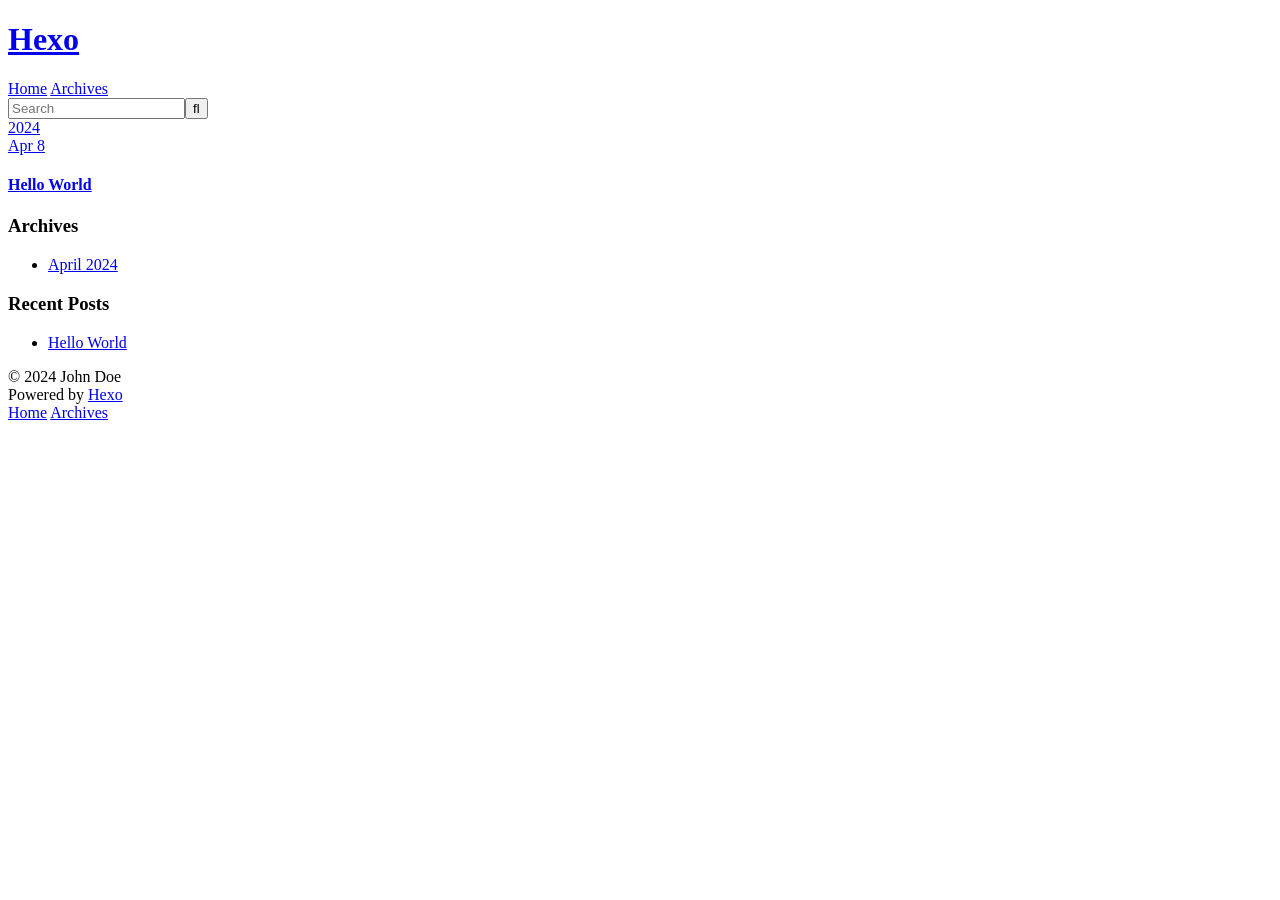
==== archives/index.html @ 948458b6 "Site updated: 2024-04-08 22:09:23" ====
<!DOCTYPE html>
<html>
<head>
  <meta charset="utf-8">
  
  
  <title>Archives | Hexo</title>
  <meta name="viewport" content="width=device-width, initial-scale=1, shrink-to-fit=no">
  <meta property="og:type" content="website">
<meta property="og:title" content="Hexo">
<meta property="og:url" content="http://example.com/archives/index.html">
<meta property="og:site_name" content="Hexo">
<meta property="og:locale" content="en_US">
<meta property="article:author" content="John Doe">
<meta name="twitter:card" content="summary">
  
    <link rel="alternate" href="/atom.xml" title="Hexo" type="application/atom+xml">
  
  
    <link rel="shortcut icon" href="/favicon.png">
  
  
  
<link rel="stylesheet" href="/css/style.css">

  
    
<link rel="stylesheet" href="/fancybox/jquery.fancybox.min.css">

  
  
<meta name="generator" content="Hexo 7.1.1"></head>

<body>
  <div id="container">
    <div id="wrap">
      <header id="header">
  <div id="banner"></div>
  <div id="header-outer" class="outer">
    <div id="header-title" class="inner">
      <h1 id="logo-wrap">
        <a href="/" id="logo">Hexo</a>
      </h1>
      
    </div>
    <div id="header-inner" class="inner">
      <nav id="main-nav">
        <a id="main-nav-toggle" class="nav-icon"><span class="fa fa-bars"></span></a>
        
          <a class="main-nav-link" href="/">Home</a>
        
          <a class="main-nav-link" href="/archives">Archives</a>
        
      </nav>
      <nav id="sub-nav">
        
        
          <a class="nav-icon" href="/atom.xml" title="RSS Feed"><span class="fa fa-rss"></span></a>
        
        <a class="nav-icon nav-search-btn" title="Search"><span class="fa fa-search"></span></a>
      </nav>
      <div id="search-form-wrap">
        <form action="//google.com/search" method="get" accept-charset="UTF-8" class="search-form"><input type="search" name="q" class="search-form-input" placeholder="Search"><button type="submit" class="search-form-submit">&#xF002;</button><input type="hidden" name="sitesearch" value="http://example.com"></form>
      </div>
    </div>
  </div>
</header>

      <div class="outer">
        <section id="main">
  
  
    
    
      
      
      <section class="archives-wrap">
        <div class="archive-year-wrap">
          <a href="/archives/2024" class="archive-year">2024</a>
        </div>
        <div class="archives">
    
    <article class="archive-article archive-type-post">
  <div class="archive-article-inner">
    <header class="archive-article-header">
      <a href="/2024/04/08/hello-world/" class="archive-article-date">
  <time class="dt-published" datetime="2024-04-08T13:53:00.154Z" itemprop="datePublished">Apr 8</time>
</a>
      
  
    <h1 itemprop="name">
      <a class="archive-article-title" href="/2024/04/08/hello-world/">Hello World</a>
    </h1>
  

    </header>
  </div>
</article>
  
  
    </div></section>
  


</section>
        
          <aside id="sidebar">
  
    

  
    

  
    
  
    
  <div class="widget-wrap">
    <h3 class="widget-title">Archives</h3>
    <div class="widget">
      <ul class="archive-list"><li class="archive-list-item"><a class="archive-list-link" href="/archives/2024/04/">April 2024</a></li></ul>
    </div>
  </div>


  
    
  <div class="widget-wrap">
    <h3 class="widget-title">Recent Posts</h3>
    <div class="widget">
      <ul>
        
          <li>
            <a href="/2024/04/08/hello-world/">Hello World</a>
          </li>
        
      </ul>
    </div>
  </div>

  
</aside>
        
      </div>
      <footer id="footer">
  
  <div class="outer">
    <div id="footer-info" class="inner">
      
      &copy; 2024 John Doe<br>
      Powered by <a href="https://hexo.io/" target="_blank">Hexo</a>
    </div>
  </div>
</footer>

    </div>
    <nav id="mobile-nav">
  
    <a href="/" class="mobile-nav-link">Home</a>
  
    <a href="/archives" class="mobile-nav-link">Archives</a>
  
</nav>
    


<script src="/js/jquery-3.6.4.min.js"></script>



  
<script src="/fancybox/jquery.fancybox.min.js"></script>




<script src="/js/script.js"></script>





  </div>
</body>
</html>
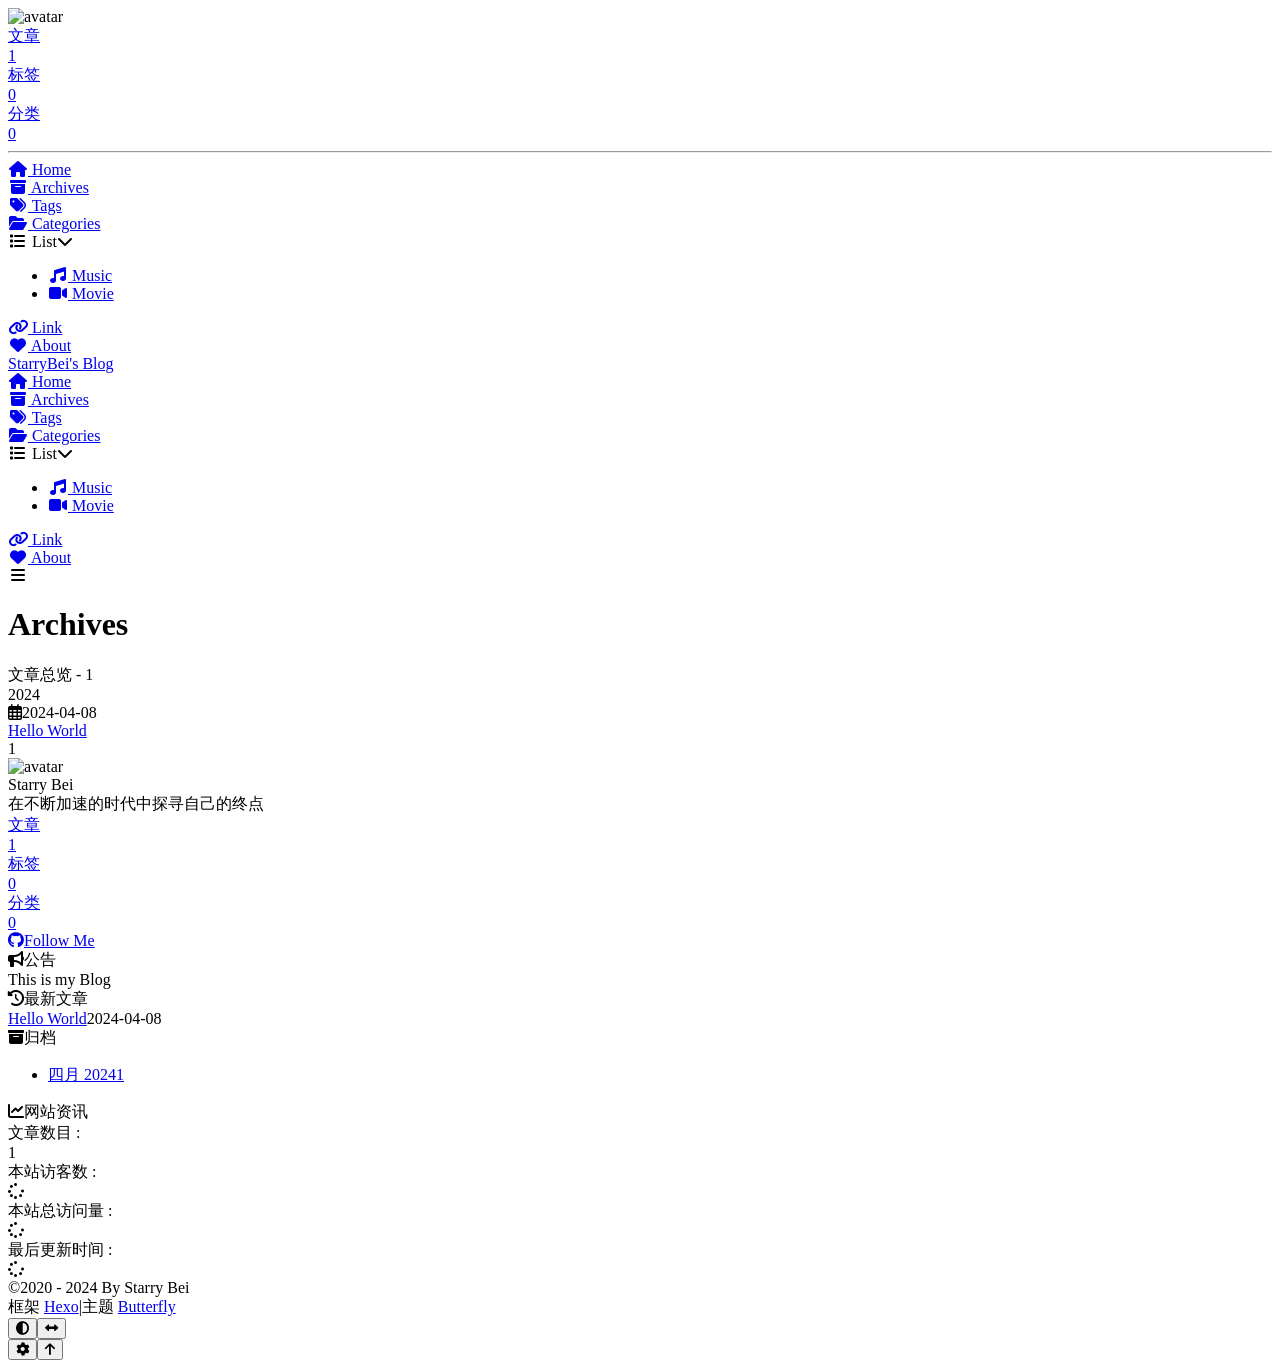
==== commit 56ce65fc: "Site updated: 2024-04-08 22:48:35" ====
--- a/archives/index.html
+++ b/archives/index.html
@@ -1,185 +1,176 @@
-<!DOCTYPE html>
-<html>
-<head>
-  <meta charset="utf-8">
-  
-  
-  <title>Archives | Hexo</title>
-  <meta name="viewport" content="width=device-width, initial-scale=1, shrink-to-fit=no">
-  <meta property="og:type" content="website">
-<meta property="og:title" content="Hexo">
-<meta property="og:url" content="http://example.com/archives/index.html">
-<meta property="og:site_name" content="Hexo">
-<meta property="og:locale" content="en_US">
-<meta property="article:author" content="John Doe">
+<!DOCTYPE html><html lang="zh-CN" data-theme="light"><head><meta charset="UTF-8"><meta http-equiv="X-UA-Compatible" content="IE=edge"><meta name="viewport" content="width=device-width, initial-scale=1.0,viewport-fit=cover"><title>Archives | StarryBei's Blog</title><meta name="author" content="Starry Bei"><meta name="copyright" content="Starry Bei"><meta name="format-detection" content="telephone=no"><meta name="theme-color" content="#ffffff"><meta name="description" content="在不断加速的时代中探寻自己的终点">
+<meta property="og:type" content="website">
+<meta property="og:title" content="Archives">
+<meta property="og:url" content="https://github.com/NBStarry/archives/index.html">
+<meta property="og:site_name" content="StarryBei&#39;s Blog">
+<meta property="og:description" content="在不断加速的时代中探寻自己的终点">
+<meta property="og:locale" content="zh_CN">
+<meta property="og:image" content="https://i.loli.net/2021/02/24/5O1day2nriDzjSu.png">
+<meta property="article:author" content="Starry Bei">
+<meta property="article:tag" content="CV GNN Game Development Biology">
 <meta name="twitter:card" content="summary">
-  
-    <link rel="alternate" href="/atom.xml" title="Hexo" type="application/atom+xml">
-  
-  
-    <link rel="shortcut icon" href="/favicon.png">
-  
-  
-  
-<link rel="stylesheet" href="/css/style.css">
+<meta name="twitter:image" content="https://i.loli.net/2021/02/24/5O1day2nriDzjSu.png"><link rel="shortcut icon" href="/NBStarry/img/favicon.png"><link rel="canonical" href="https://github.com/NBStarry/archives/index.html"><link rel="preconnect" href="//cdn.jsdelivr.net"/><link rel="preconnect" href="//busuanzi.ibruce.info"/><link rel="stylesheet" href="/NBStarry/css/index.css?v=4.14.0-b1"><link rel="stylesheet" href="https://cdn.jsdelivr.net/npm/@fortawesome/fontawesome-free@6.5.1/css/all.min.css"><link rel="stylesheet" href="https://cdn.jsdelivr.net/npm/@fancyapps/ui@5.0.35/dist/fancybox/fancybox.min.css" media="print" onload="this.media='all'"><script>(()=>{
+      const saveToLocal = {
+        set: (key, value, ttl) => {
+          if (ttl === 0) return
+          const now = Date.now()
+          const expiry = now + ttl * 86400000
+          const item = {
+            value,
+            expiry
+          }
+          localStorage.setItem(key, JSON.stringify(item))
+        },
+      
+        get: key => {
+          const itemStr = localStorage.getItem(key)
+      
+          if (!itemStr) {
+            return undefined
+          }
+          const item = JSON.parse(itemStr)
+          const now = Date.now()
+      
+          if (now > item.expiry) {
+            localStorage.removeItem(key)
+            return undefined
+          }
+          return item.value
+        }
+      }
+      
+      window.btf = {
+        saveToLocal: saveToLocal,
+        getScript: (url, attr = {}) => new Promise((resolve, reject) => {
+          const script = document.createElement('script')
+          script.src = url
+          script.async = true
+          script.onerror = reject
+          script.onload = script.onreadystatechange = function() {
+            const loadState = this.readyState
+            if (loadState && loadState !== 'loaded' && loadState !== 'complete') return
+            script.onload = script.onreadystatechange = null
+            resolve()
+          }
 
-  
+          Object.keys(attr).forEach(key => {
+            script.setAttribute(key, attr[key])
+          })
+
+          document.head.appendChild(script)
+        }),
+
+        getCSS: (url, id = false) => new Promise((resolve, reject) => {
+          const link = document.createElement('link')
+          link.rel = 'stylesheet'
+          link.href = url
+          if (id) link.id = id
+          link.onerror = reject
+          link.onload = link.onreadystatechange = function() {
+            const loadState = this.readyState
+            if (loadState && loadState !== 'loaded' && loadState !== 'complete') return
+            link.onload = link.onreadystatechange = null
+            resolve()
+          }
+          document.head.appendChild(link)
+        }),
+
+        addGlobalFn: (key, fn, name = false, parent = window) => {
+          const pjaxEnable = false
+          if (!pjaxEnable && key.startsWith('pjax')) return
+
+          const globalFn = parent.globalFn || {}
+          const keyObj = globalFn[key] || {}
     
-<link rel="stylesheet" href="/fancybox/jquery.fancybox.min.css">
+          if (name && keyObj[name]) return
+    
+          name = name || Object.keys(keyObj).length
+          keyObj[name] = fn
+          globalFn[key] = keyObj
+          parent.globalFn = globalFn
+        }
+      }
+    
+      const activateDarkMode = () => {
+        document.documentElement.setAttribute('data-theme', 'dark')
+        if (document.querySelector('meta[name="theme-color"]') !== null) {
+          document.querySelector('meta[name="theme-color"]').setAttribute('content', '#0d0d0d')
+        }
+      }
+      const activateLightMode = () => {
+        document.documentElement.setAttribute('data-theme', 'light')
+        if (document.querySelector('meta[name="theme-color"]') !== null) {
+          document.querySelector('meta[name="theme-color"]').setAttribute('content', '#ffffff')
+        }
+      }
 
-  
-  
-<meta name="generator" content="Hexo 7.1.1"></head>
-
-<body>
-  <div id="container">
-    <div id="wrap">
-      <header id="header">
-  <div id="banner"></div>
-  <div id="header-outer" class="outer">
-    <div id="header-title" class="inner">
-      <h1 id="logo-wrap">
-        <a href="/" id="logo">Hexo</a>
-      </h1>
+      btf.activateDarkMode = activateDarkMode
+      btf.activateLightMode = activateLightMode
       
-    </div>
-    <div id="header-inner" class="inner">
-      <nav id="main-nav">
-        <a id="main-nav-toggle" class="nav-icon"><span class="fa fa-bars"></span></a>
-        
-          <a class="main-nav-link" href="/">Home</a>
-        
-          <a class="main-nav-link" href="/archives">Archives</a>
-        
-      </nav>
-      <nav id="sub-nav">
-        
-        
-          <a class="nav-icon" href="/atom.xml" title="RSS Feed"><span class="fa fa-rss"></span></a>
-        
-        <a class="nav-icon nav-search-btn" title="Search"><span class="fa fa-search"></span></a>
-      </nav>
-      <div id="search-form-wrap">
-        <form action="//google.com/search" method="get" accept-charset="UTF-8" class="search-form"><input type="search" name="q" class="search-form-input" placeholder="Search"><button type="submit" class="search-form-submit">&#xF002;</button><input type="hidden" name="sitesearch" value="http://example.com"></form>
-      </div>
-    </div>
-  </div>
-</header>
-
-      <div class="outer">
-        <section id="main">
-  
-  
+      const t = saveToLocal.get('theme')
     
+        if (t === 'dark') activateDarkMode()
+        else if (t === 'light') activateLightMode()
+      
+      const asideStatus = saveToLocal.get('aside-status')
+      if (asideStatus !== undefined) {
+        if (asideStatus === 'hide') {
+          document.documentElement.classList.add('hide-aside')
+        } else {
+          document.documentElement.classList.remove('hide-aside')
+        }
+      }
     
-      
-      
-      <section class="archives-wrap">
-        <div class="archive-year-wrap">
-          <a href="/archives/2024" class="archive-year">2024</a>
-        </div>
-        <div class="archives">
-    
-    <article class="archive-article archive-type-post">
-  <div class="archive-article-inner">
-    <header class="archive-article-header">
-      <a href="/2024/04/08/hello-world/" class="archive-article-date">
-  <time class="dt-published" datetime="2024-04-08T13:53:00.154Z" itemprop="datePublished">Apr 8</time>
-</a>
-      
-  
-    <h1 itemprop="name">
-      <a class="archive-article-title" href="/2024/04/08/hello-world/">Hello World</a>
-    </h1>
-  
-
-    </header>
-  </div>
-</article>
-  
-  
-    </div></section>
-  
-
-
-</section>
-        
-          <aside id="sidebar">
-  
-    
-
-  
-    
-
-  
-    
-  
-    
-  <div class="widget-wrap">
-    <h3 class="widget-title">Archives</h3>
-    <div class="widget">
-      <ul class="archive-list"><li class="archive-list-item"><a class="archive-list-link" href="/archives/2024/04/">April 2024</a></li></ul>
-    </div>
-  </div>
-
-
-  
-    
-  <div class="widget-wrap">
-    <h3 class="widget-title">Recent Posts</h3>
-    <div class="widget">
-      <ul>
-        
-          <li>
-            <a href="/2024/04/08/hello-world/">Hello World</a>
-          </li>
-        
-      </ul>
-    </div>
-  </div>
-
-  
-</aside>
-        
-      </div>
-      <footer id="footer">
-  
-  <div class="outer">
-    <div id="footer-info" class="inner">
-      
-      &copy; 2024 John Doe<br>
-      Powered by <a href="https://hexo.io/" target="_blank">Hexo</a>
-    </div>
-  </div>
-</footer>
-
-    </div>
-    <nav id="mobile-nav">
-  
-    <a href="/" class="mobile-nav-link">Home</a>
-  
-    <a href="/archives" class="mobile-nav-link">Archives</a>
-  
-</nav>
-    
-
-
-<script src="/js/jquery-3.6.4.min.js"></script>
-
-
-
-  
-<script src="/fancybox/jquery.fancybox.min.js"></script>
-
-
-
-
-<script src="/js/script.js"></script>
-
-
-
-
-
-  </div>
-</body>
-</html>+      const detectApple = () => {
+        if(/iPad|iPhone|iPod|Macintosh/.test(navigator.userAgent)){
+          document.documentElement.classList.add('apple')
+        }
+      }
+      detectApple()
+    })()</script><script>const GLOBAL_CONFIG = {
+  root: '/NBStarry/',
+  algolia: undefined,
+  localSearch: undefined,
+  translate: undefined,
+  noticeOutdate: undefined,
+  highlight: {"plugin":"highlight.js","highlightCopy":true,"highlightLang":true,"highlightHeightLimit":false},
+  copy: {
+    success: '复制成功',
+    error: '复制错误',
+    noSupport: '浏览器不支持'
+  },
+  relativeDate: {
+    homepage: false,
+    post: false
+  },
+  runtime: '',
+  dateSuffix: {
+    just: '刚刚',
+    min: '分钟前',
+    hour: '小时前',
+    day: '天前',
+    month: '个月前'
+  },
+  copyright: undefined,
+  lightbox: 'fancybox',
+  Snackbar: undefined,
+  infinitegrid: {
+    js: 'https://cdn.jsdelivr.net/npm/@egjs/infinitegrid@4.11.1/dist/infinitegrid.min.js',
+    buttonText: '加载更多'
+  },
+  isPhotoFigcaption: false,
+  islazyload: false,
+  isAnchor: false,
+  percent: {
+    toc: true,
+    rightside: false,
+  },
+  autoDarkmode: false
+}</script><script id="config-diff">var GLOBAL_CONFIG_SITE = {
+  title: 'Archives',
+  isPost: false,
+  isHome: false,
+  isHighlightShrink: false,
+  isToc: false,
+  postUpdate: '2024-04-08 22:48:31'
+}</script><meta name="generator" content="Hexo 7.1.1"></head><body><div id="sidebar"><div id="menu-mask"></div><div id="sidebar-menus"><div class="avatar-img is-center"><img src="https://i.loli.net/2021/02/24/5O1day2nriDzjSu.png" onerror="onerror=null;src='/img/friend_404.gif'" alt="avatar"/></div><div class="sidebar-site-data site-data is-center"><a href="/NBStarry/archives/"><div class="headline">文章</div><div class="length-num">1</div></a><a href="/NBStarry/tags/"><div class="headline">标签</div><div class="length-num">0</div></a><a href="/NBStarry/categories/"><div class="headline">分类</div><div class="length-num">0</div></a></div><hr class="custom-hr"/><div class="menus_items"><div class="menus_item"><a class="site-page" href="/NBStarry/"><i class="fa-fw fas fa-home"></i><span> Home</span></a></div><div class="menus_item"><a class="site-page" href="/NBStarry/archives/"><i class="fa-fw fas fa-archive"></i><span> Archives</span></a></div><div class="menus_item"><a class="site-page" href="/NBStarry/tags/"><i class="fa-fw fas fa-tags"></i><span> Tags</span></a></div><div class="menus_item"><a class="site-page" href="/NBStarry/categories/"><i class="fa-fw fas fa-folder-open"></i><span> Categories</span></a></div><div class="menus_item"><span class="site-page group"><i class="fa-fw fas fa-list"></i><span> List</span><i class="fas fa-chevron-down"></i></span><ul class="menus_item_child"><li><a class="site-page child" href="/NBStarry/music/"><i class="fa-fw fas fa-music"></i><span> Music</span></a></li><li><a class="site-page child" href="/NBStarry/movies/"><i class="fa-fw fas fa-video"></i><span> Movie</span></a></li></ul></div><div class="menus_item"><a class="site-page" href="/NBStarry/link/"><i class="fa-fw fas fa-link"></i><span> Link</span></a></div><div class="menus_item"><a class="site-page" href="/NBStarry/about/"><i class="fa-fw fas fa-heart"></i><span> About</span></a></div></div></div></div><div class="page" id="body-wrap"><header class="not-home-page" id="page-header"><nav id="nav"><span id="blog-info"><a href="/NBStarry/" title="StarryBei's Blog"><span class="site-name">StarryBei's Blog</span></a></span><div id="menus"><div class="menus_items"><div class="menus_item"><a class="site-page" href="/NBStarry/"><i class="fa-fw fas fa-home"></i><span> Home</span></a></div><div class="menus_item"><a class="site-page" href="/NBStarry/archives/"><i class="fa-fw fas fa-archive"></i><span> Archives</span></a></div><div class="menus_item"><a class="site-page" href="/NBStarry/tags/"><i class="fa-fw fas fa-tags"></i><span> Tags</span></a></div><div class="menus_item"><a class="site-page" href="/NBStarry/categories/"><i class="fa-fw fas fa-folder-open"></i><span> Categories</span></a></div><div class="menus_item"><span class="site-page group"><i class="fa-fw fas fa-list"></i><span> List</span><i class="fas fa-chevron-down"></i></span><ul class="menus_item_child"><li><a class="site-page child" href="/NBStarry/music/"><i class="fa-fw fas fa-music"></i><span> Music</span></a></li><li><a class="site-page child" href="/NBStarry/movies/"><i class="fa-fw fas fa-video"></i><span> Movie</span></a></li></ul></div><div class="menus_item"><a class="site-page" href="/NBStarry/link/"><i class="fa-fw fas fa-link"></i><span> Link</span></a></div><div class="menus_item"><a class="site-page" href="/NBStarry/about/"><i class="fa-fw fas fa-heart"></i><span> About</span></a></div></div><div id="toggle-menu"><span class="site-page"><i class="fas fa-bars fa-fw"></i></span></div></div></nav><div id="page-site-info"><h1 id="site-title">Archives</h1></div></header><main class="layout" id="content-inner"><div id="archive"><div class="article-sort-title">文章总览 - 1</div><div class="article-sort"><div class="article-sort-item year">2024</div><div class="article-sort-item"><div class="article-sort-item-info"><div class="article-sort-item-time"><i class="far fa-calendar-alt"></i><time class="post-meta-date-created" datetime="2024-04-08T13:53:00.154Z" title="发表于 2024-04-08 21:53:00">2024-04-08</time></div><a class="article-sort-item-title" href="/NBStarry/2024/04/08/hello-world/" title="Hello World">Hello World</a></div></div></div><nav id="pagination"><div class="pagination"><span class="page-number current">1</span></div></nav></div><div class="aside-content" id="aside-content"><div class="card-widget card-info"><div class="is-center"><div class="avatar-img"><img src="https://i.loli.net/2021/02/24/5O1day2nriDzjSu.png" onerror="this.onerror=null;this.src='/NBStarry/img/friend_404.gif'" alt="avatar"/></div><div class="author-info__name">Starry Bei</div><div class="author-info__description">在不断加速的时代中探寻自己的终点</div></div><div class="card-info-data site-data is-center"><a href="/NBStarry/archives/"><div class="headline">文章</div><div class="length-num">1</div></a><a href="/NBStarry/tags/"><div class="headline">标签</div><div class="length-num">0</div></a><a href="/NBStarry/categories/"><div class="headline">分类</div><div class="length-num">0</div></a></div><a id="card-info-btn" href="https://github.com/xxxxxx"><i class="fab fa-github"></i><span>Follow Me</span></a></div><div class="card-widget card-announcement"><div class="item-headline"><i class="fas fa-bullhorn fa-shake"></i><span>公告</span></div><div class="announcement_content">This is my Blog</div></div><div class="sticky_layout"><div class="card-widget card-recent-post"><div class="item-headline"><i class="fas fa-history"></i><span>最新文章</span></div><div class="aside-list"><div class="aside-list-item"><div class="content"><a class="title" href="/NBStarry/2024/04/08/hello-world/" title="Hello World">Hello World</a><time datetime="2024-04-08T13:53:00.154Z" title="发表于 2024-04-08 21:53:00">2024-04-08</time></div></div></div></div><div class="card-widget card-archives"><div class="item-headline"><i class="fas fa-archive"></i><span>归档</span></div><ul class="card-archive-list"><li class="card-archive-list-item"><a class="card-archive-list-link" href="/NBStarry/archives/2024/04/"><span class="card-archive-list-date">四月 2024</span><span class="card-archive-list-count">1</span></a></li></ul></div><div class="card-widget card-webinfo"><div class="item-headline"><i class="fas fa-chart-line"></i><span>网站资讯</span></div><div class="webinfo"><div class="webinfo-item"><div class="item-name">文章数目 :</div><div class="item-count">1</div></div><div class="webinfo-item"><div class="item-name">本站访客数 :</div><div class="item-count" id="busuanzi_value_site_uv"><i class="fa-solid fa-spinner fa-spin"></i></div></div><div class="webinfo-item"><div class="item-name">本站总访问量 :</div><div class="item-count" id="busuanzi_value_site_pv"><i class="fa-solid fa-spinner fa-spin"></i></div></div><div class="webinfo-item"><div class="item-name">最后更新时间 :</div><div class="item-count" id="last-push-date" data-lastPushDate="2024-04-08T14:48:31.648Z"><i class="fa-solid fa-spinner fa-spin"></i></div></div></div></div></div></div></main><footer id="footer"><div id="footer-wrap"><div class="copyright">&copy;2020 - 2024 By Starry Bei</div><div class="framework-info"><span>框架 </span><a target="_blank" rel="noopener" href="https://hexo.io">Hexo</a><span class="footer-separator">|</span><span>主题 </span><a href="https://github.com/jerryc127/hexo-theme-butterfly">Butterfly</a></div></div></footer></div><div id="rightside"><div id="rightside-config-hide"><button id="darkmode" type="button" title="浅色和深色模式转换"><i class="fas fa-adjust"></i></button><button id="hide-aside-btn" type="button" title="单栏和双栏切换"><i class="fas fa-arrows-alt-h"></i></button></div><div id="rightside-config-show"><button id="rightside-config" type="button" title="设置"><i class="fas fa-cog fa-spin"></i></button><button id="go-up" type="button" title="回到顶部"><span class="scroll-percent"></span><i class="fas fa-arrow-up"></i></button></div></div><div><script src="/NBStarry/js/utils.js?v=4.14.0-b1"></script><script src="/NBStarry/js/main.js?v=4.14.0-b1"></script><script src="https://cdn.jsdelivr.net/npm/@fancyapps/ui@5.0.35/dist/fancybox/fancybox.umd.min.js"></script><div class="js-pjax"></div><script async data-pjax src="//busuanzi.ibruce.info/busuanzi/2.3/busuanzi.pure.mini.js"></script></div></body></html>
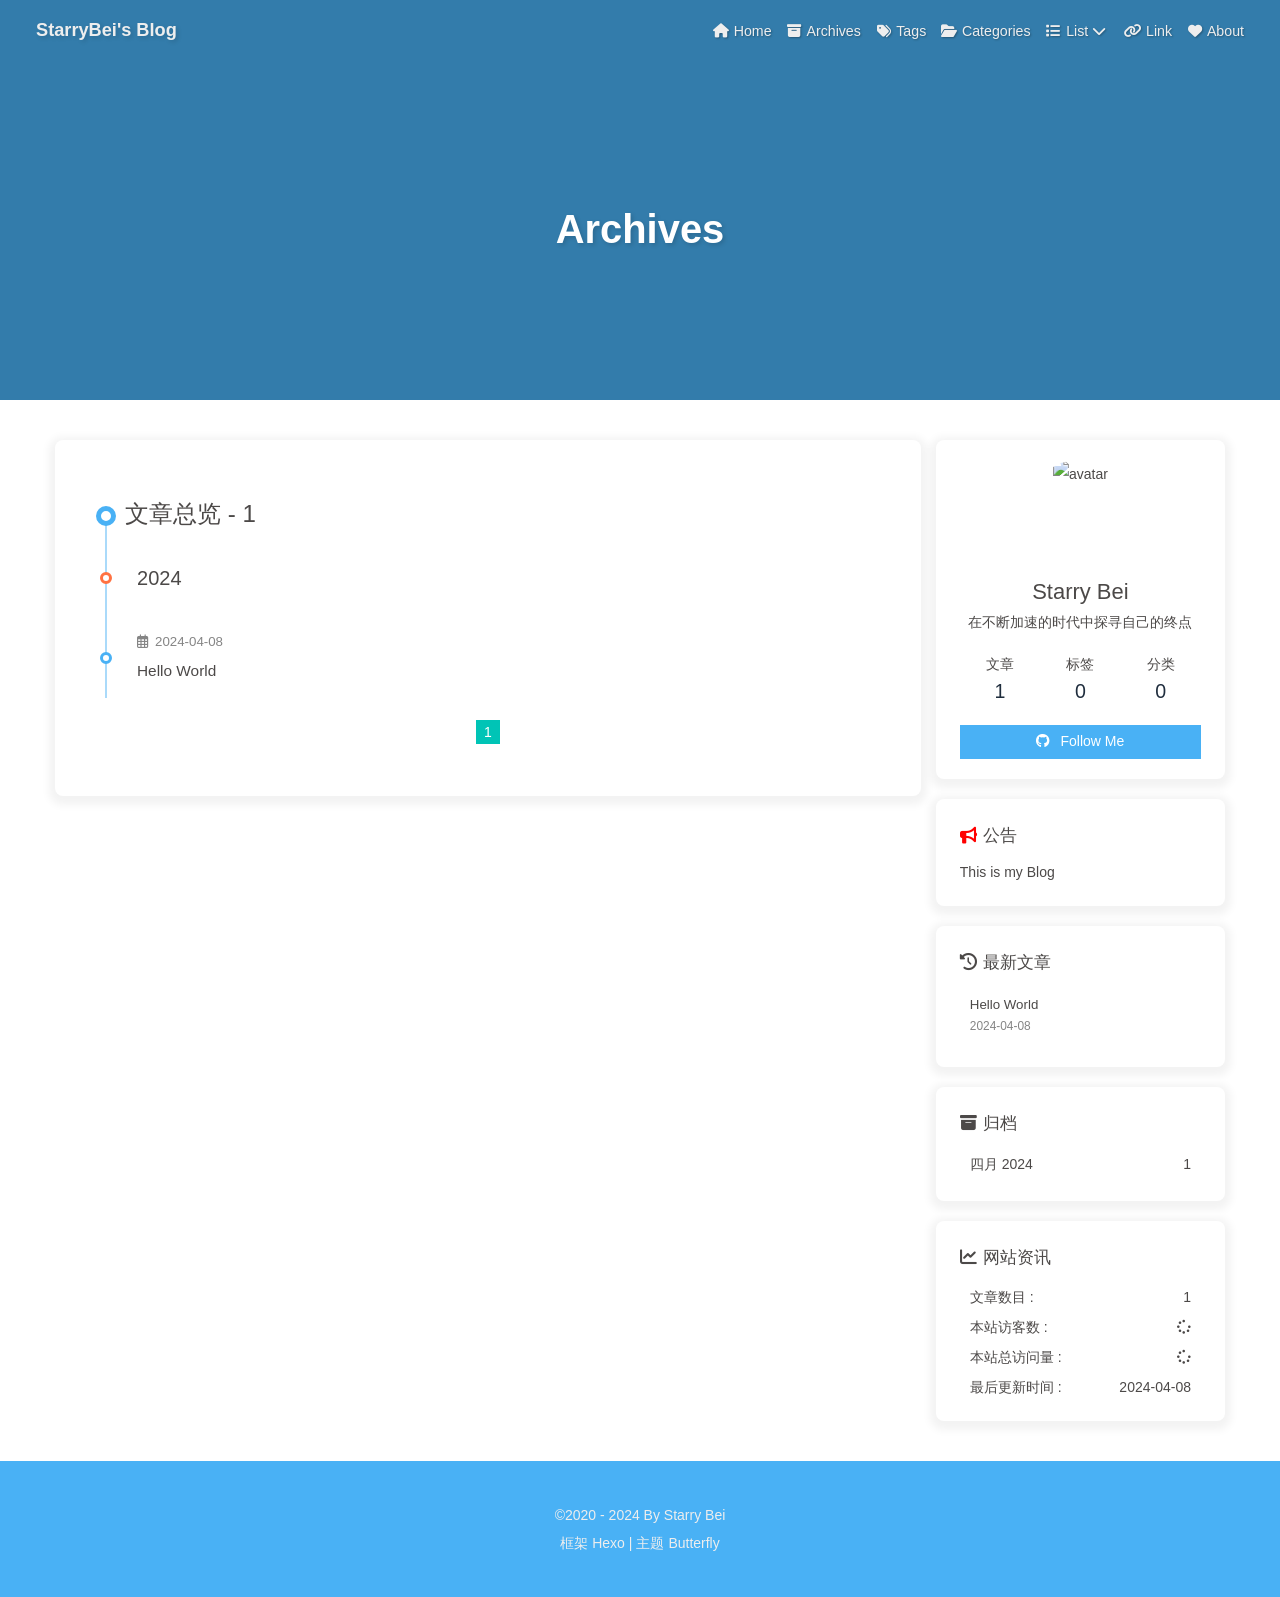
==== commit 8e8e9d79: "Site updated: 2024-04-08 22:51:57" ====
--- a/archives/index.html
+++ b/archives/index.html
@@ -1,7 +1,7 @@
 <!DOCTYPE html><html lang="zh-CN" data-theme="light"><head><meta charset="UTF-8"><meta http-equiv="X-UA-Compatible" content="IE=edge"><meta name="viewport" content="width=device-width, initial-scale=1.0,viewport-fit=cover"><title>Archives | StarryBei's Blog</title><meta name="author" content="Starry Bei"><meta name="copyright" content="Starry Bei"><meta name="format-detection" content="telephone=no"><meta name="theme-color" content="#ffffff"><meta name="description" content="在不断加速的时代中探寻自己的终点">
 <meta property="og:type" content="website">
 <meta property="og:title" content="Archives">
-<meta property="og:url" content="https://github.com/NBStarry/archives/index.html">
+<meta property="og:url" content="https://nbstarry.github.io/archives/index.html">
 <meta property="og:site_name" content="StarryBei&#39;s Blog">
 <meta property="og:description" content="在不断加速的时代中探寻自己的终点">
 <meta property="og:locale" content="zh_CN">
@@ -9,7 +9,7 @@
 <meta property="article:author" content="Starry Bei">
 <meta property="article:tag" content="CV GNN Game Development Biology">
 <meta name="twitter:card" content="summary">
-<meta name="twitter:image" content="https://i.loli.net/2021/02/24/5O1day2nriDzjSu.png"><link rel="shortcut icon" href="/NBStarry/img/favicon.png"><link rel="canonical" href="https://github.com/NBStarry/archives/index.html"><link rel="preconnect" href="//cdn.jsdelivr.net"/><link rel="preconnect" href="//busuanzi.ibruce.info"/><link rel="stylesheet" href="/NBStarry/css/index.css?v=4.14.0-b1"><link rel="stylesheet" href="https://cdn.jsdelivr.net/npm/@fortawesome/fontawesome-free@6.5.1/css/all.min.css"><link rel="stylesheet" href="https://cdn.jsdelivr.net/npm/@fancyapps/ui@5.0.35/dist/fancybox/fancybox.min.css" media="print" onload="this.media='all'"><script>(()=>{
+<meta name="twitter:image" content="https://i.loli.net/2021/02/24/5O1day2nriDzjSu.png"><link rel="shortcut icon" href="/img/favicon.png"><link rel="canonical" href="https://nbstarry.github.io/archives/index.html"><link rel="preconnect" href="//cdn.jsdelivr.net"/><link rel="preconnect" href="//busuanzi.ibruce.info"/><link rel="stylesheet" href="/css/index.css?v=4.14.0-b1"><link rel="stylesheet" href="https://cdn.jsdelivr.net/npm/@fortawesome/fontawesome-free@6.5.1/css/all.min.css"><link rel="stylesheet" href="https://cdn.jsdelivr.net/npm/@fancyapps/ui@5.0.35/dist/fancybox/fancybox.min.css" media="print" onload="this.media='all'"><script>(()=>{
       const saveToLocal = {
         set: (key, value, ttl) => {
           if (ttl === 0) return
@@ -128,7 +128,7 @@
       }
       detectApple()
     })()</script><script>const GLOBAL_CONFIG = {
-  root: '/NBStarry/',
+  root: '/',
   algolia: undefined,
   localSearch: undefined,
   translate: undefined,
@@ -172,5 +172,5 @@
   isHome: false,
   isHighlightShrink: false,
   isToc: false,
-  postUpdate: '2024-04-08 22:48:31'
-}</script><meta name="generator" content="Hexo 7.1.1"></head><body><div id="sidebar"><div id="menu-mask"></div><div id="sidebar-menus"><div class="avatar-img is-center"><img src="https://i.loli.net/2021/02/24/5O1day2nriDzjSu.png" onerror="onerror=null;src='/img/friend_404.gif'" alt="avatar"/></div><div class="sidebar-site-data site-data is-center"><a href="/NBStarry/archives/"><div class="headline">文章</div><div class="length-num">1</div></a><a href="/NBStarry/tags/"><div class="headline">标签</div><div class="length-num">0</div></a><a href="/NBStarry/categories/"><div class="headline">分类</div><div class="length-num">0</div></a></div><hr class="custom-hr"/><div class="menus_items"><div class="menus_item"><a class="site-page" href="/NBStarry/"><i class="fa-fw fas fa-home"></i><span> Home</span></a></div><div class="menus_item"><a class="site-page" href="/NBStarry/archives/"><i class="fa-fw fas fa-archive"></i><span> Archives</span></a></div><div class="menus_item"><a class="site-page" href="/NBStarry/tags/"><i class="fa-fw fas fa-tags"></i><span> Tags</span></a></div><div class="menus_item"><a class="site-page" href="/NBStarry/categories/"><i class="fa-fw fas fa-folder-open"></i><span> Categories</span></a></div><div class="menus_item"><span class="site-page group"><i class="fa-fw fas fa-list"></i><span> List</span><i class="fas fa-chevron-down"></i></span><ul class="menus_item_child"><li><a class="site-page child" href="/NBStarry/music/"><i class="fa-fw fas fa-music"></i><span> Music</span></a></li><li><a class="site-page child" href="/NBStarry/movies/"><i class="fa-fw fas fa-video"></i><span> Movie</span></a></li></ul></div><div class="menus_item"><a class="site-page" href="/NBStarry/link/"><i class="fa-fw fas fa-link"></i><span> Link</span></a></div><div class="menus_item"><a class="site-page" href="/NBStarry/about/"><i class="fa-fw fas fa-heart"></i><span> About</span></a></div></div></div></div><div class="page" id="body-wrap"><header class="not-home-page" id="page-header"><nav id="nav"><span id="blog-info"><a href="/NBStarry/" title="StarryBei's Blog"><span class="site-name">StarryBei's Blog</span></a></span><div id="menus"><div class="menus_items"><div class="menus_item"><a class="site-page" href="/NBStarry/"><i class="fa-fw fas fa-home"></i><span> Home</span></a></div><div class="menus_item"><a class="site-page" href="/NBStarry/archives/"><i class="fa-fw fas fa-archive"></i><span> Archives</span></a></div><div class="menus_item"><a class="site-page" href="/NBStarry/tags/"><i class="fa-fw fas fa-tags"></i><span> Tags</span></a></div><div class="menus_item"><a class="site-page" href="/NBStarry/categories/"><i class="fa-fw fas fa-folder-open"></i><span> Categories</span></a></div><div class="menus_item"><span class="site-page group"><i class="fa-fw fas fa-list"></i><span> List</span><i class="fas fa-chevron-down"></i></span><ul class="menus_item_child"><li><a class="site-page child" href="/NBStarry/music/"><i class="fa-fw fas fa-music"></i><span> Music</span></a></li><li><a class="site-page child" href="/NBStarry/movies/"><i class="fa-fw fas fa-video"></i><span> Movie</span></a></li></ul></div><div class="menus_item"><a class="site-page" href="/NBStarry/link/"><i class="fa-fw fas fa-link"></i><span> Link</span></a></div><div class="menus_item"><a class="site-page" href="/NBStarry/about/"><i class="fa-fw fas fa-heart"></i><span> About</span></a></div></div><div id="toggle-menu"><span class="site-page"><i class="fas fa-bars fa-fw"></i></span></div></div></nav><div id="page-site-info"><h1 id="site-title">Archives</h1></div></header><main class="layout" id="content-inner"><div id="archive"><div class="article-sort-title">文章总览 - 1</div><div class="article-sort"><div class="article-sort-item year">2024</div><div class="article-sort-item"><div class="article-sort-item-info"><div class="article-sort-item-time"><i class="far fa-calendar-alt"></i><time class="post-meta-date-created" datetime="2024-04-08T13:53:00.154Z" title="发表于 2024-04-08 21:53:00">2024-04-08</time></div><a class="article-sort-item-title" href="/NBStarry/2024/04/08/hello-world/" title="Hello World">Hello World</a></div></div></div><nav id="pagination"><div class="pagination"><span class="page-number current">1</span></div></nav></div><div class="aside-content" id="aside-content"><div class="card-widget card-info"><div class="is-center"><div class="avatar-img"><img src="https://i.loli.net/2021/02/24/5O1day2nriDzjSu.png" onerror="this.onerror=null;this.src='/NBStarry/img/friend_404.gif'" alt="avatar"/></div><div class="author-info__name">Starry Bei</div><div class="author-info__description">在不断加速的时代中探寻自己的终点</div></div><div class="card-info-data site-data is-center"><a href="/NBStarry/archives/"><div class="headline">文章</div><div class="length-num">1</div></a><a href="/NBStarry/tags/"><div class="headline">标签</div><div class="length-num">0</div></a><a href="/NBStarry/categories/"><div class="headline">分类</div><div class="length-num">0</div></a></div><a id="card-info-btn" href="https://github.com/xxxxxx"><i class="fab fa-github"></i><span>Follow Me</span></a></div><div class="card-widget card-announcement"><div class="item-headline"><i class="fas fa-bullhorn fa-shake"></i><span>公告</span></div><div class="announcement_content">This is my Blog</div></div><div class="sticky_layout"><div class="card-widget card-recent-post"><div class="item-headline"><i class="fas fa-history"></i><span>最新文章</span></div><div class="aside-list"><div class="aside-list-item"><div class="content"><a class="title" href="/NBStarry/2024/04/08/hello-world/" title="Hello World">Hello World</a><time datetime="2024-04-08T13:53:00.154Z" title="发表于 2024-04-08 21:53:00">2024-04-08</time></div></div></div></div><div class="card-widget card-archives"><div class="item-headline"><i class="fas fa-archive"></i><span>归档</span></div><ul class="card-archive-list"><li class="card-archive-list-item"><a class="card-archive-list-link" href="/NBStarry/archives/2024/04/"><span class="card-archive-list-date">四月 2024</span><span class="card-archive-list-count">1</span></a></li></ul></div><div class="card-widget card-webinfo"><div class="item-headline"><i class="fas fa-chart-line"></i><span>网站资讯</span></div><div class="webinfo"><div class="webinfo-item"><div class="item-name">文章数目 :</div><div class="item-count">1</div></div><div class="webinfo-item"><div class="item-name">本站访客数 :</div><div class="item-count" id="busuanzi_value_site_uv"><i class="fa-solid fa-spinner fa-spin"></i></div></div><div class="webinfo-item"><div class="item-name">本站总访问量 :</div><div class="item-count" id="busuanzi_value_site_pv"><i class="fa-solid fa-spinner fa-spin"></i></div></div><div class="webinfo-item"><div class="item-name">最后更新时间 :</div><div class="item-count" id="last-push-date" data-lastPushDate="2024-04-08T14:48:31.648Z"><i class="fa-solid fa-spinner fa-spin"></i></div></div></div></div></div></div></main><footer id="footer"><div id="footer-wrap"><div class="copyright">&copy;2020 - 2024 By Starry Bei</div><div class="framework-info"><span>框架 </span><a target="_blank" rel="noopener" href="https://hexo.io">Hexo</a><span class="footer-separator">|</span><span>主题 </span><a href="https://github.com/jerryc127/hexo-theme-butterfly">Butterfly</a></div></div></footer></div><div id="rightside"><div id="rightside-config-hide"><button id="darkmode" type="button" title="浅色和深色模式转换"><i class="fas fa-adjust"></i></button><button id="hide-aside-btn" type="button" title="单栏和双栏切换"><i class="fas fa-arrows-alt-h"></i></button></div><div id="rightside-config-show"><button id="rightside-config" type="button" title="设置"><i class="fas fa-cog fa-spin"></i></button><button id="go-up" type="button" title="回到顶部"><span class="scroll-percent"></span><i class="fas fa-arrow-up"></i></button></div></div><div><script src="/NBStarry/js/utils.js?v=4.14.0-b1"></script><script src="/NBStarry/js/main.js?v=4.14.0-b1"></script><script src="https://cdn.jsdelivr.net/npm/@fancyapps/ui@5.0.35/dist/fancybox/fancybox.umd.min.js"></script><div class="js-pjax"></div><script async data-pjax src="//busuanzi.ibruce.info/busuanzi/2.3/busuanzi.pure.mini.js"></script></div></body></html>+  postUpdate: '2024-04-08 22:51:53'
+}</script><meta name="generator" content="Hexo 7.1.1"></head><body><div id="sidebar"><div id="menu-mask"></div><div id="sidebar-menus"><div class="avatar-img is-center"><img src="https://i.loli.net/2021/02/24/5O1day2nriDzjSu.png" onerror="onerror=null;src='/img/friend_404.gif'" alt="avatar"/></div><div class="sidebar-site-data site-data is-center"><a href="/archives/"><div class="headline">文章</div><div class="length-num">1</div></a><a href="/tags/"><div class="headline">标签</div><div class="length-num">0</div></a><a href="/categories/"><div class="headline">分类</div><div class="length-num">0</div></a></div><hr class="custom-hr"/><div class="menus_items"><div class="menus_item"><a class="site-page" href="/"><i class="fa-fw fas fa-home"></i><span> Home</span></a></div><div class="menus_item"><a class="site-page" href="/archives/"><i class="fa-fw fas fa-archive"></i><span> Archives</span></a></div><div class="menus_item"><a class="site-page" href="/tags/"><i class="fa-fw fas fa-tags"></i><span> Tags</span></a></div><div class="menus_item"><a class="site-page" href="/categories/"><i class="fa-fw fas fa-folder-open"></i><span> Categories</span></a></div><div class="menus_item"><span class="site-page group"><i class="fa-fw fas fa-list"></i><span> List</span><i class="fas fa-chevron-down"></i></span><ul class="menus_item_child"><li><a class="site-page child" href="/music/"><i class="fa-fw fas fa-music"></i><span> Music</span></a></li><li><a class="site-page child" href="/movies/"><i class="fa-fw fas fa-video"></i><span> Movie</span></a></li></ul></div><div class="menus_item"><a class="site-page" href="/link/"><i class="fa-fw fas fa-link"></i><span> Link</span></a></div><div class="menus_item"><a class="site-page" href="/about/"><i class="fa-fw fas fa-heart"></i><span> About</span></a></div></div></div></div><div class="page" id="body-wrap"><header class="not-home-page" id="page-header"><nav id="nav"><span id="blog-info"><a href="/" title="StarryBei's Blog"><span class="site-name">StarryBei's Blog</span></a></span><div id="menus"><div class="menus_items"><div class="menus_item"><a class="site-page" href="/"><i class="fa-fw fas fa-home"></i><span> Home</span></a></div><div class="menus_item"><a class="site-page" href="/archives/"><i class="fa-fw fas fa-archive"></i><span> Archives</span></a></div><div class="menus_item"><a class="site-page" href="/tags/"><i class="fa-fw fas fa-tags"></i><span> Tags</span></a></div><div class="menus_item"><a class="site-page" href="/categories/"><i class="fa-fw fas fa-folder-open"></i><span> Categories</span></a></div><div class="menus_item"><span class="site-page group"><i class="fa-fw fas fa-list"></i><span> List</span><i class="fas fa-chevron-down"></i></span><ul class="menus_item_child"><li><a class="site-page child" href="/music/"><i class="fa-fw fas fa-music"></i><span> Music</span></a></li><li><a class="site-page child" href="/movies/"><i class="fa-fw fas fa-video"></i><span> Movie</span></a></li></ul></div><div class="menus_item"><a class="site-page" href="/link/"><i class="fa-fw fas fa-link"></i><span> Link</span></a></div><div class="menus_item"><a class="site-page" href="/about/"><i class="fa-fw fas fa-heart"></i><span> About</span></a></div></div><div id="toggle-menu"><span class="site-page"><i class="fas fa-bars fa-fw"></i></span></div></div></nav><div id="page-site-info"><h1 id="site-title">Archives</h1></div></header><main class="layout" id="content-inner"><div id="archive"><div class="article-sort-title">文章总览 - 1</div><div class="article-sort"><div class="article-sort-item year">2024</div><div class="article-sort-item no-article-cover"><div class="article-sort-item-info"><div class="article-sort-item-time"><i class="far fa-calendar-alt"></i><time class="post-meta-date-created" datetime="2024-04-08T13:53:00.154Z" title="发表于 2024-04-08 21:53:00">2024-04-08</time></div><a class="article-sort-item-title" href="/2024/04/08/hello-world/" title="Hello World">Hello World</a></div></div></div><nav id="pagination"><div class="pagination"><span class="page-number current">1</span></div></nav></div><div class="aside-content" id="aside-content"><div class="card-widget card-info"><div class="is-center"><div class="avatar-img"><img src="https://i.loli.net/2021/02/24/5O1day2nriDzjSu.png" onerror="this.onerror=null;this.src='/img/friend_404.gif'" alt="avatar"/></div><div class="author-info__name">Starry Bei</div><div class="author-info__description">在不断加速的时代中探寻自己的终点</div></div><div class="card-info-data site-data is-center"><a href="/archives/"><div class="headline">文章</div><div class="length-num">1</div></a><a href="/tags/"><div class="headline">标签</div><div class="length-num">0</div></a><a href="/categories/"><div class="headline">分类</div><div class="length-num">0</div></a></div><a id="card-info-btn" target="_blank" rel="noopener" href="https://github.com/xxxxxx"><i class="fab fa-github"></i><span>Follow Me</span></a></div><div class="card-widget card-announcement"><div class="item-headline"><i class="fas fa-bullhorn fa-shake"></i><span>公告</span></div><div class="announcement_content">This is my Blog</div></div><div class="sticky_layout"><div class="card-widget card-recent-post"><div class="item-headline"><i class="fas fa-history"></i><span>最新文章</span></div><div class="aside-list"><div class="aside-list-item no-cover"><div class="content"><a class="title" href="/2024/04/08/hello-world/" title="Hello World">Hello World</a><time datetime="2024-04-08T13:53:00.154Z" title="发表于 2024-04-08 21:53:00">2024-04-08</time></div></div></div></div><div class="card-widget card-archives"><div class="item-headline"><i class="fas fa-archive"></i><span>归档</span></div><ul class="card-archive-list"><li class="card-archive-list-item"><a class="card-archive-list-link" href="/archives/2024/04/"><span class="card-archive-list-date">四月 2024</span><span class="card-archive-list-count">1</span></a></li></ul></div><div class="card-widget card-webinfo"><div class="item-headline"><i class="fas fa-chart-line"></i><span>网站资讯</span></div><div class="webinfo"><div class="webinfo-item"><div class="item-name">文章数目 :</div><div class="item-count">1</div></div><div class="webinfo-item"><div class="item-name">本站访客数 :</div><div class="item-count" id="busuanzi_value_site_uv"><i class="fa-solid fa-spinner fa-spin"></i></div></div><div class="webinfo-item"><div class="item-name">本站总访问量 :</div><div class="item-count" id="busuanzi_value_site_pv"><i class="fa-solid fa-spinner fa-spin"></i></div></div><div class="webinfo-item"><div class="item-name">最后更新时间 :</div><div class="item-count" id="last-push-date" data-lastPushDate="2024-04-08T14:51:53.561Z"><i class="fa-solid fa-spinner fa-spin"></i></div></div></div></div></div></div></main><footer id="footer"><div id="footer-wrap"><div class="copyright">&copy;2020 - 2024 By Starry Bei</div><div class="framework-info"><span>框架 </span><a target="_blank" rel="noopener" href="https://hexo.io">Hexo</a><span class="footer-separator">|</span><span>主题 </span><a target="_blank" rel="noopener" href="https://github.com/jerryc127/hexo-theme-butterfly">Butterfly</a></div></div></footer></div><div id="rightside"><div id="rightside-config-hide"><button id="darkmode" type="button" title="浅色和深色模式转换"><i class="fas fa-adjust"></i></button><button id="hide-aside-btn" type="button" title="单栏和双栏切换"><i class="fas fa-arrows-alt-h"></i></button></div><div id="rightside-config-show"><button id="rightside-config" type="button" title="设置"><i class="fas fa-cog fa-spin"></i></button><button id="go-up" type="button" title="回到顶部"><span class="scroll-percent"></span><i class="fas fa-arrow-up"></i></button></div></div><div><script src="/js/utils.js?v=4.14.0-b1"></script><script src="/js/main.js?v=4.14.0-b1"></script><script src="https://cdn.jsdelivr.net/npm/@fancyapps/ui@5.0.35/dist/fancybox/fancybox.umd.min.js"></script><div class="js-pjax"></div><script async data-pjax src="//busuanzi.ibruce.info/busuanzi/2.3/busuanzi.pure.mini.js"></script></div></body></html>
